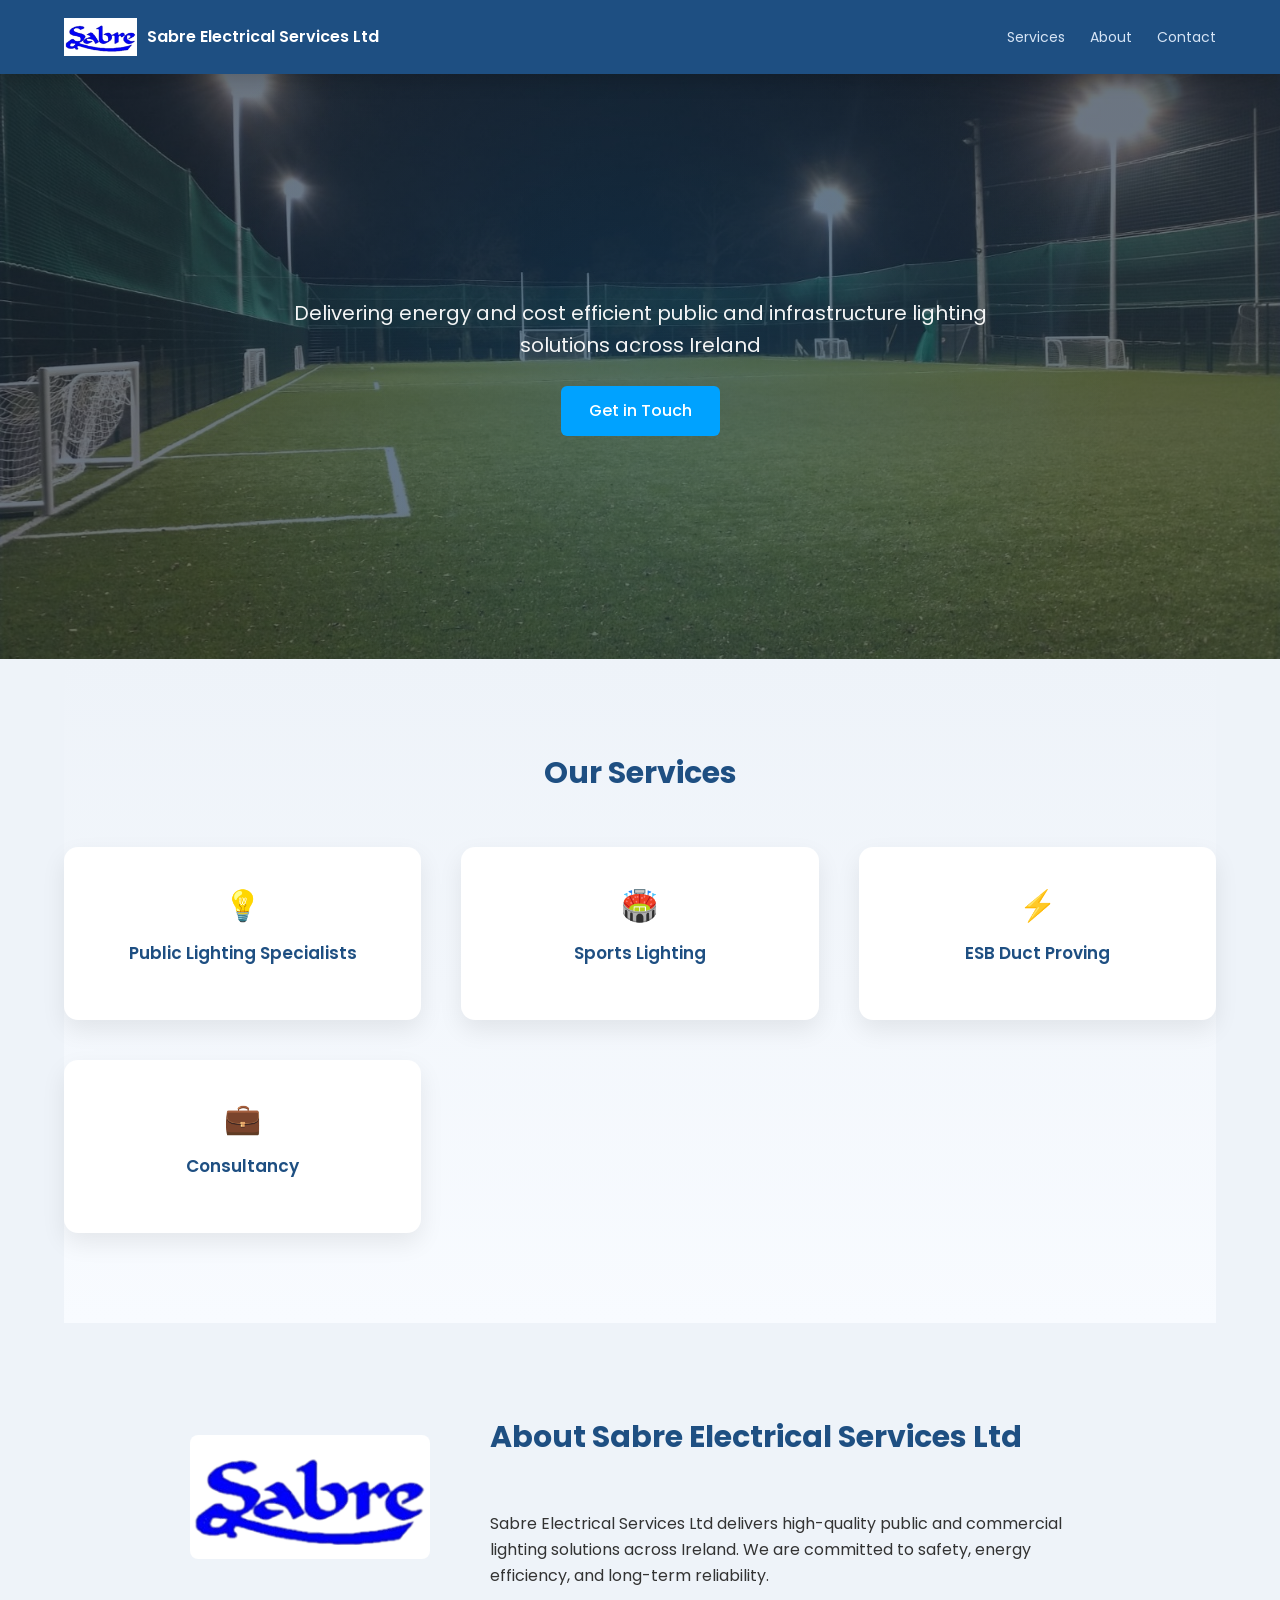
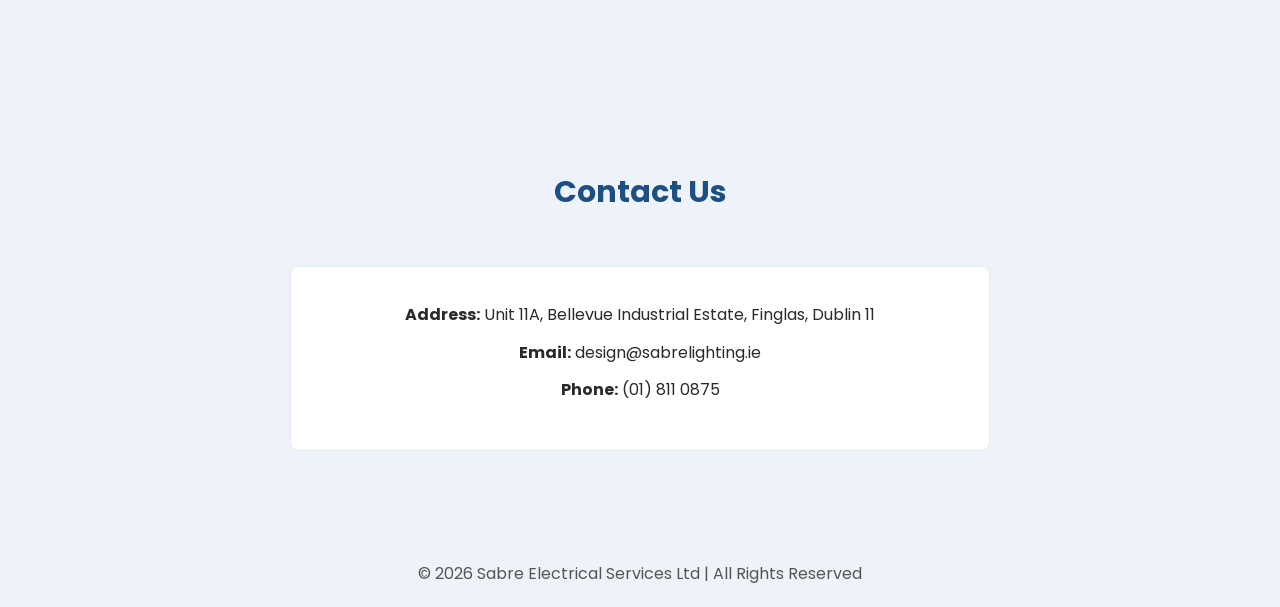
==== index.html @ 81efa9ba "Update index.html" ====
<!DOCTYPE html>
<html lang="en">
<head>
  <meta charset="UTF-8">
  <meta name="viewport" content="width=device-width, initial-scale=1.0">
  <title>Sabre Electrical Services Ltd</title>

  <!-- Google Font -->
  <link href="https://fonts.googleapis.com/css2?family=Poppins:wght@300;400;600&display=swap" rel="stylesheet">

  <link rel="stylesheet" href="style.css">
</head>

<body>

<!-- Header -->
<header>
  <div class="container header-content">
    
<div class="logo">
  <img src="sabre.png" alt="Sabre Logo">
  <span>Sabre Electrical Services Ltd</span>
</div>

    <nav>
      <a href="#services">Services</a>
      <a href="#about">About</a>
      <a href="#contact">Contact</a>
    </nav>
  </div>
</header>

<!-- Hero -->
<section class="hero">
  <div class="hero-content">

    <p>Delivering energy and cost efficient public and infrastructure lighting solutions across Ireland</p>
    
     <a href="#contact" class="hero-btn">Get in Touch</a>
  </div>
</section>

<!-- Services -->
<section id="services" class="container reveal">
  <h2>Our Services</h2>



<div class="cards">

  <a href="himast.html" class="card">
   <h3><span class="icon">💡</span> Public Lighting Specialists</h3>

  </a>

  <a href="sports.html" class="card">
   <h3><span class="icon">🏟️</span> Sports Lighting</h3>

  </a>

  <a href="duct.html" class="card">
    <h3><span class="icon">⚡</span> ESB Duct Proving</h3>

  </a>
  
  <a href="consultancy.html" class="card">
  <h3><span class="icon">💼 </span> Consultancy</h3>

  </a>
  
</div>


</section>




<section id="about" class="dark">
  <div class="container about-inner">

    <!-- LEFT: LOGO -->
    <div class="about-left">
      <img src="sabre.png" alt="Sabre Logo">
    </div>

    <!-- RIGHT: TEXT -->
    <div class="about-right">
      <h2>About Sabre Electrical Services Ltd</h2>
      <p>
        Sabre Electrical Services Ltd delivers high-quality public and commercial lighting solutions across Ireland.
        We are committed to safety, energy efficiency, and long-term reliability.
      </p>
    </div>

  </div>
</section>


<!-- Contact -->
<section id="contact" class="container reveal">
  <h2>Contact Us</h2>
  <div class="contact-box">
    <p><strong>Address:</strong> Unit 11A, Bellevue Industrial Estate, Finglas, Dublin 11</p>
    <p><strong>Email:</strong> design@sabrelighting.ie</p>
    <p><strong>Phone:</strong> (01) 811 0875</p>
  </div>
</section>

<!-- Footer -->
<footer>
  <p>© 2026 Sabre Electrical Services Ltd | All Rights Reserved</p>
</footer>

<!-- JS -->
<script src="script.js"></script>

</body>
</html>
---- style.css ----
/* ================= RESET ================= */
* {
  margin: 0;
  padding: 0;
  box-sizing: border-box;
}

html {
  scroll-behavior: smooth;
}

/* ================= BASE ================= */
body {
  font-family: 'Poppins', sans-serif;
  color: #2a2a2a;
  background: #eef3f9;
  line-height: 1.6;
}

/* ================= CONTAINER ================= */
.container {
  width: 90%;
  max-width: 1200px;
  margin: auto;
}

/* ================= HEADER ================= */
header {
  background: #1e4f82;
  padding: 18px 0;
  position: sticky;
  top: 0;
  z-index: 9999;
  box-shadow: 0 4px 20px rgba(0,0,0,0.2);
}

.header-content {
  display: flex;
  justify-content: space-between;
  align-items: center;
}

header h1 {
  font-size: 18px;
  font-weight: 600;
  color: #fff;
}

nav {
  display: flex;
  gap: 25px;
}

nav a {
  color: #d6e4f5;
  text-decoration: none;
  font-size: 14px;
}

nav a:hover {
  color: #ffffff;
}

/* ================= HERO ================= */
.hero {
  position: relative;
  min-height: 65vh;

  display: flex;
  align-items: center;
  justify-content: center;
  text-align: center;

  overflow: hidden;
}

/* Background layer */
.hero::before {
  content: "";
  position: absolute;
  inset: 0;

  background:
    linear-gradient(rgba(10, 26, 47, 0.6), rgba(10, 26, 47, 0.6)),
    url("sport1.jpeg");

  background-size: cover;
  background-position: center;

  z-index: 0;

  /* subtle zoom animation */
  animation: zoomBg 20s ease-in-out infinite alternate;
}

/* light effect */
.hero::after {
  content: "";
  position: absolute;
  inset: 0;

  background: radial-gradient(circle at center, rgba(0,150,255,0.12), transparent 70%);

  z-index: 0;
}

@keyframes zoomBg {
  from { transform: scale(1); }
  to { transform: scale(1.08); }
}

/* Hero text */
.hero-content {
  position: relative;
  z-index: 1;
  max-width: 750px;
  color: white;
}


.hero-content h2 {
  font-size: 50px;
  font-weight: 600;
  letter-spacing: 0.5px;
    color: white;
}

.hero-content p {
  font-size: 20px;
  opacity: 0.95;
}

.card:hover {
  transform: translateY(-8px);
  box-shadow: 0 20px 40px rgba(0,0,0,0.15);
}


/* ================= SECTIONS ================= */
section {
  padding: 90px 0;
  position: relative;
  z-index: 2;
}

.about-left img {
  border-radius: 8px;
}

.hero-btn {
  display: inline-block;
  margin-top: 25px;
  padding: 12px 28px;

  background: #00a2ff;
  color: white;
  text-decoration: none;

  border-radius: 6px;
  font-weight: 500;
  transition: 0.3s;
}

.hero-btn:hover {
  background: #007acc;
  transform: translateY(-2px);
}

/* Titles */
h2 {
  text-align: center;
  margin-bottom: 50px;
  font-size: 30px;
  color: #1e4f82;
}


/* ================= SERVICES ================= */

#services {
  background: linear-gradient(to bottom, #eef3f9, #f8fbff);
}

.cards {
  display: grid;
  grid-template-columns: repeat(auto-fit, minmax(260px, 1fr));
  gap: 40px;
}

.card {
  background: #ffffff;
  padding: 35px;
  border-radius: 14px;

  text-decoration: none;
  color: inherit;
  text-align: center;

  box-shadow: 0 10px 25px rgba(0,0,0,0.08);
  transition: all 0.3s ease;
  border: none;
}

.card:hover {
  transform: translateY(-10px);
  box-shadow: 0 20px 45px rgba(0,0,0,0.15);
}

/* icon styling */
.card h3 {
  margin-bottom: 10px;
  color: #1e4f82;
  font-size: 17px;
  font-weight: 600;
}

/* add separation effect */
.card::after {
  content: "";
  display: block;
  height: 3px;
  width: 0;
  margin: 15px auto 0;
  background: #00a2ff;
  transition: 0.3s;
}

.card:hover::after {
  width: 60%;
}

.icon {
  display: block;
  font-size: 30px;
  margin-bottom: 10px;
}

/* ================= GALLERY ================= */


/* ================= GALLERY ================= */

.gallery {
  display: grid;
  grid-template-columns: repeat(auto-fit, minmax(200px, 1fr));
  gap: 15px;
  max-width: 900px;
  margin: 40px auto;
}

.gallery img {
  width: 100%;
  height: 180px;        /* controls size of small images */
  object-fit: cover;    /* keeps images nicely cropped */
  border-radius: 10px;
  cursor: pointer;
  transition: 0.3s;
}

.gallery img:hover {
  transform: scale(1.05);
}


/* ================= ABOUT ================= */
.about {
  background: #ffffff;
}

.about-inner {
  display: flex;
  align-items: center;
  justify-content: center;
  gap: 60px;
}

/* logo */
.about-left img {
  width: 240px;
  max-width: 100%;
}

/* text */
.about-right {
  max-width: 600px;
}

.about-right h2 {
  text-align: left;
  color: #1e4f82;
}

.about-right p {
  text-align: left;
  color: #333;
}

/* ================= CONTACT ================= */
.contact-box {
  max-width: 700px;
  margin: auto;
  text-align: center;
  background: #fff;
  padding: 35px;
  border: 1px solid #e5eaf0;
  border-radius: 8px;
}

.contact-box p {
  margin-bottom: 12px;
}

/* ================= FOOTER ================= */
footer {
  padding: 20px;
  text-align: center;
  color: #555;
}

/* ================= MOBILE ================= */
@media (max-width: 768px) {

  .header-content {
    flex-direction: column;
    gap: 10px;
  }

  .hero-content h2 {
    font-size: 28px;
  }

  .hero-content p {
    font-size: 16px;
  }

  .about-inner {
    flex-direction: column;
    text-align: center;
  }

  .about-right h2,
  .about-right p {
    text-align: center;
  }

  .about-left img {
    width: 180px;
  }

  .cards {
    grid-template-columns: 1fr;
  }
}

.logo {
  display: flex;
  align-items: center;
  gap: 10px;
}

.logo img {
  height: 38px;
}

.logo span {
  color: white;
  font-weight: 600;
  font-size: 16px;
}
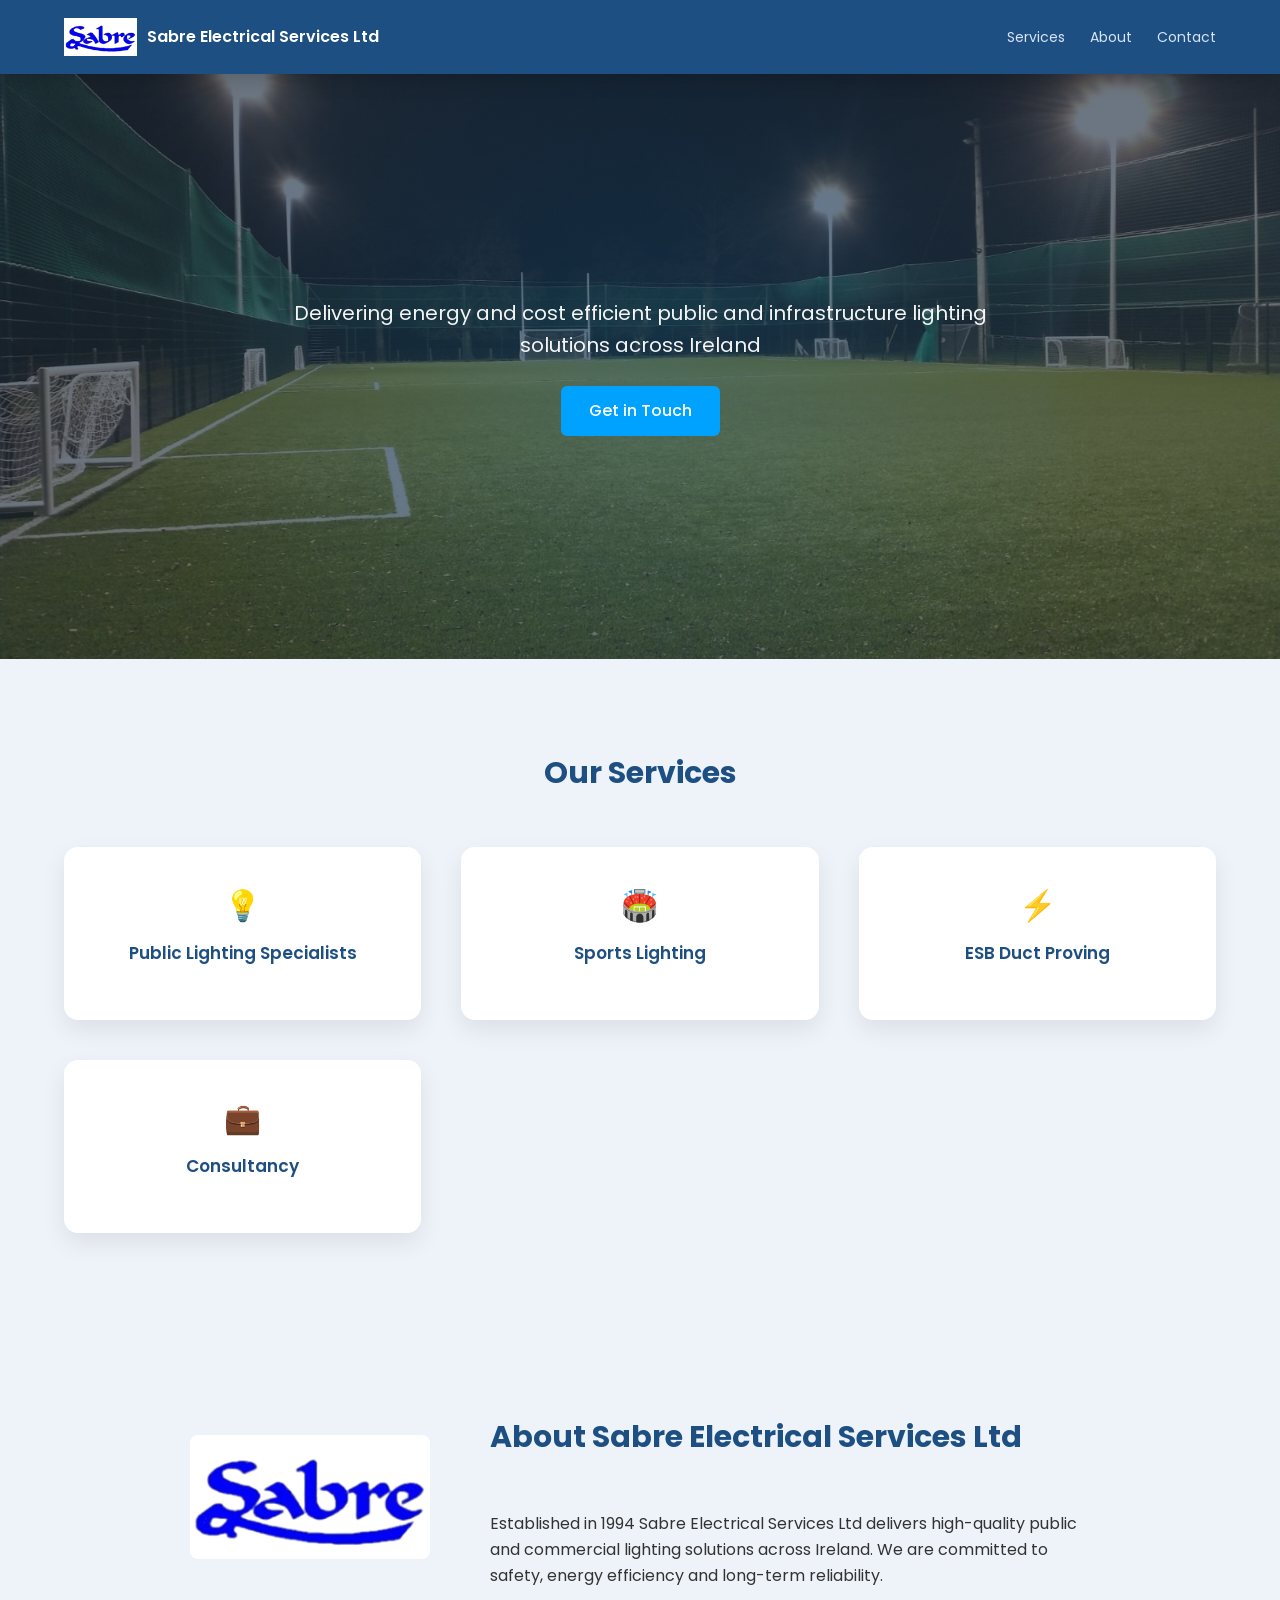
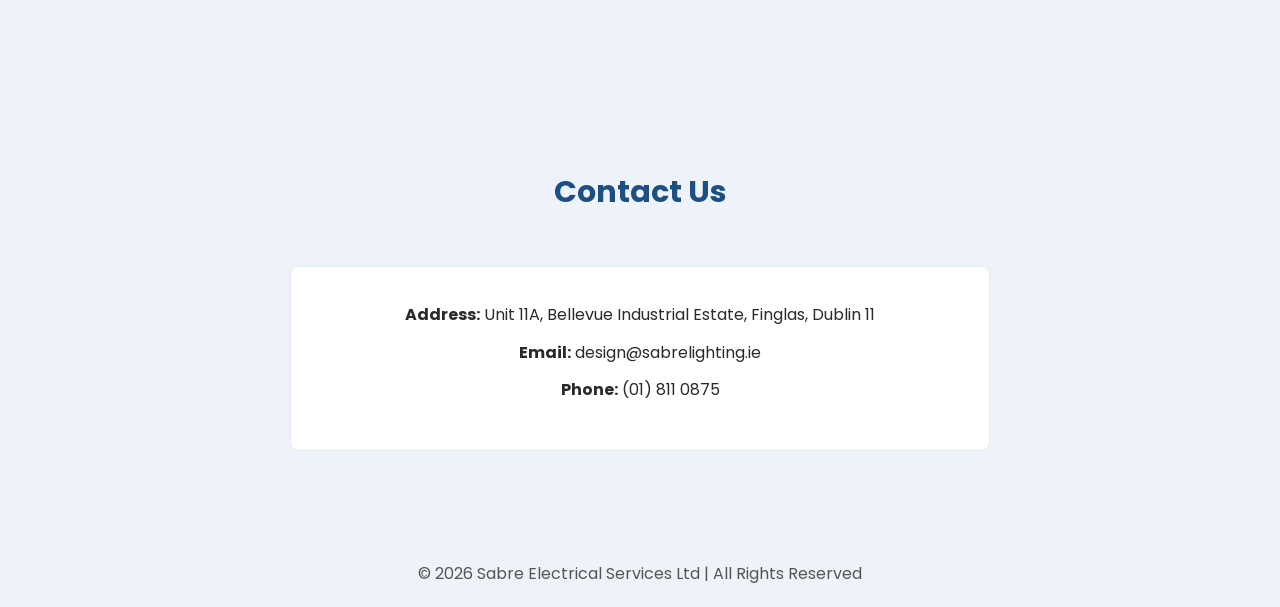
==== commit 8e161edb: "Update index.html" ====
--- a/index.html
+++ b/index.html
@@ -89,8 +89,7 @@
     <div class="about-right">
       <h2>About Sabre Electrical Services Ltd</h2>
       <p>
-        Sabre Electrical Services Ltd delivers high-quality public and commercial lighting solutions across Ireland.
-        We are committed to safety, energy efficiency, and long-term reliability.
+        Established in 1994 Sabre Electrical Services Ltd delivers high-quality public and commercial lighting solutions across Ireland.  We are committed to safety, energy efficiency and long-term reliability.
       </p>
     </div>
 
--- a/style.css
+++ b/style.css
@@ -177,9 +177,11 @@
 
 /* ================= SERVICES ================= */
 
+
 #services {
-  background: linear-gradient(to bottom, #eef3f9, #f8fbff);
-}
+  background: transparent;
+}
+
 
 .cards {
   display: grid;
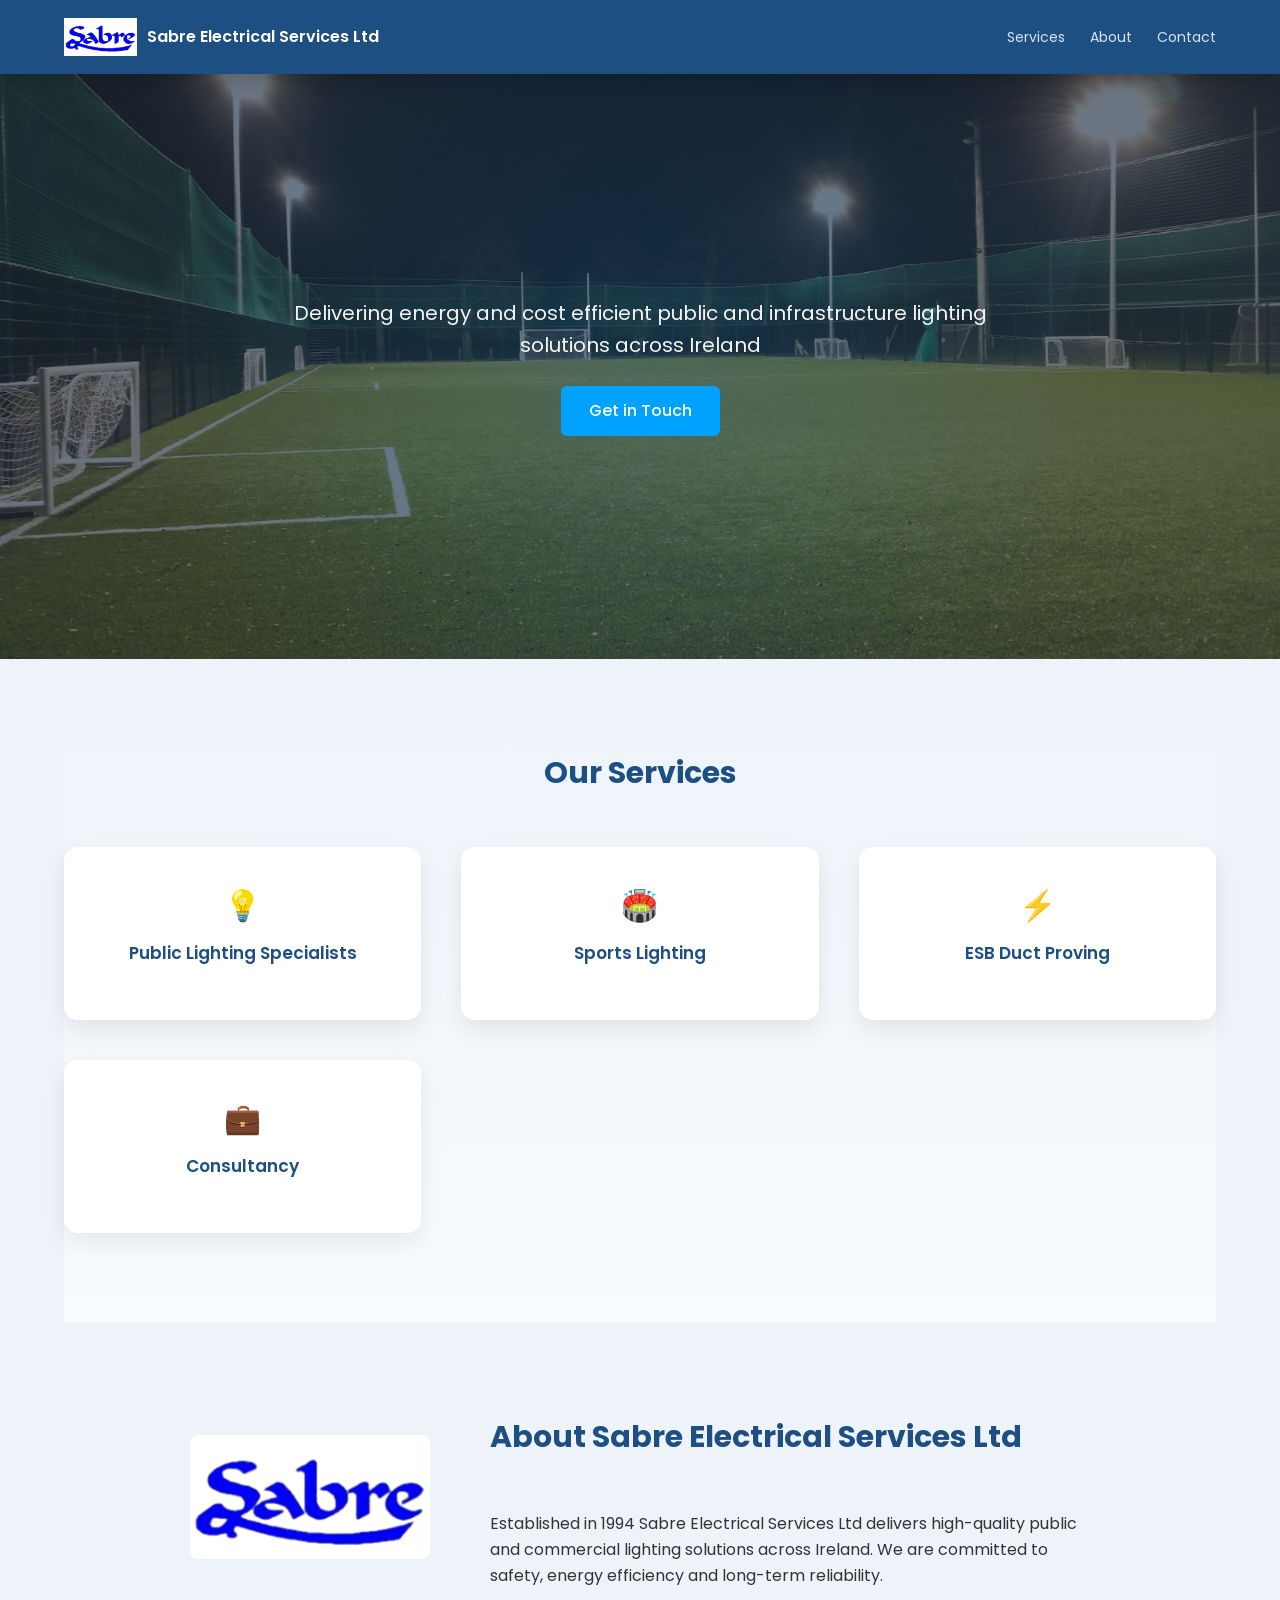
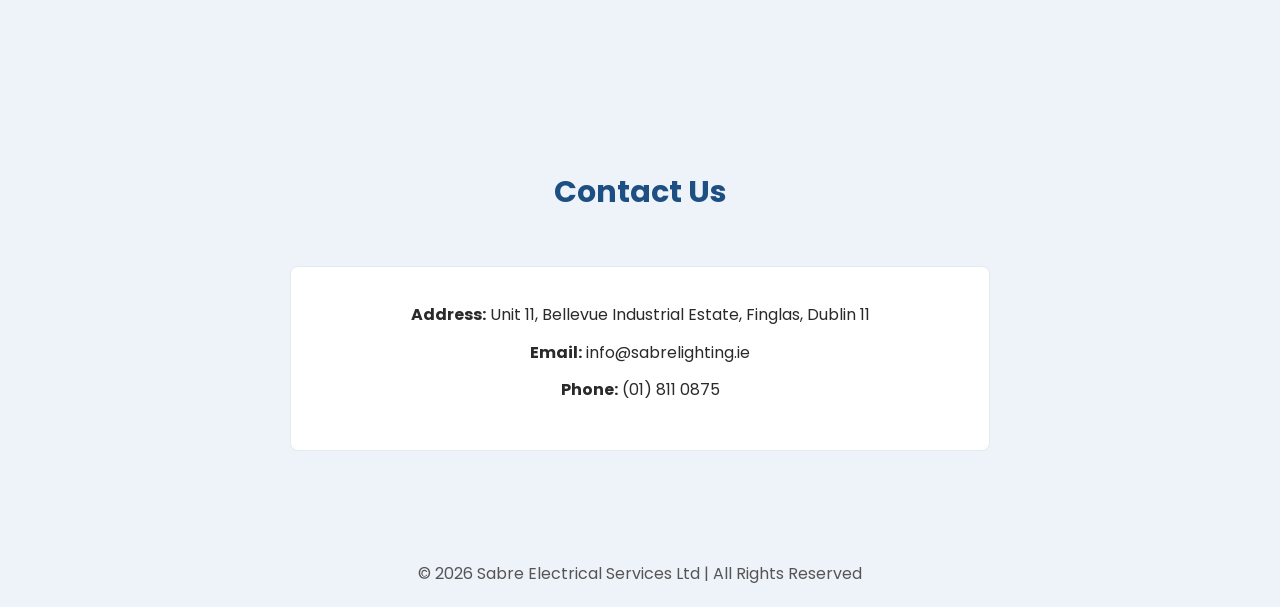
==== commit d040a039: "Update index.html" ====
--- a/index.html
+++ b/index.html
@@ -2,6 +2,7 @@
 <!DOCTYPE html>
 <html lang="en">
 <head>
+  <meta name="description" content="Expert street lighting, LED systems, sports lighting, tunnel, underpass and environmental lighting solutions across Ireland by Sabre Electrical Services Ltd.">
   <meta charset="UTF-8">
   <meta name="viewport" content="width=device-width, initial-scale=1.0">
   <title>Sabre Electrical Services Ltd</title>
@@ -76,7 +77,6 @@
 
 
 
-
 <section id="about" class="dark">
   <div class="container about-inner">
 
@@ -101,8 +101,8 @@
 <section id="contact" class="container reveal">
   <h2>Contact Us</h2>
   <div class="contact-box">
-    <p><strong>Address:</strong> Unit 11A, Bellevue Industrial Estate, Finglas, Dublin 11</p>
-    <p><strong>Email:</strong> design@sabrelighting.ie</p>
+    <p><strong>Address:</strong> Unit 11, Bellevue Industrial Estate, Finglas, Dublin 11</p>
+    <p><strong>Email:</strong> info@sabrelighting.ie</p>
     <p><strong>Phone:</strong> (01) 811 0875</p>
   </div>
 </section>
--- a/style.css
+++ b/style.css
@@ -177,11 +177,9 @@
 
 /* ================= SERVICES ================= */
 
-
 #services {
-  background: transparent;
-}
-
+  background: linear-gradient(to bottom, #eef3f9, #f8fbff);
+}
 
 .cards {
   display: grid;
@@ -371,4 +369,3 @@
 }
 
 
-
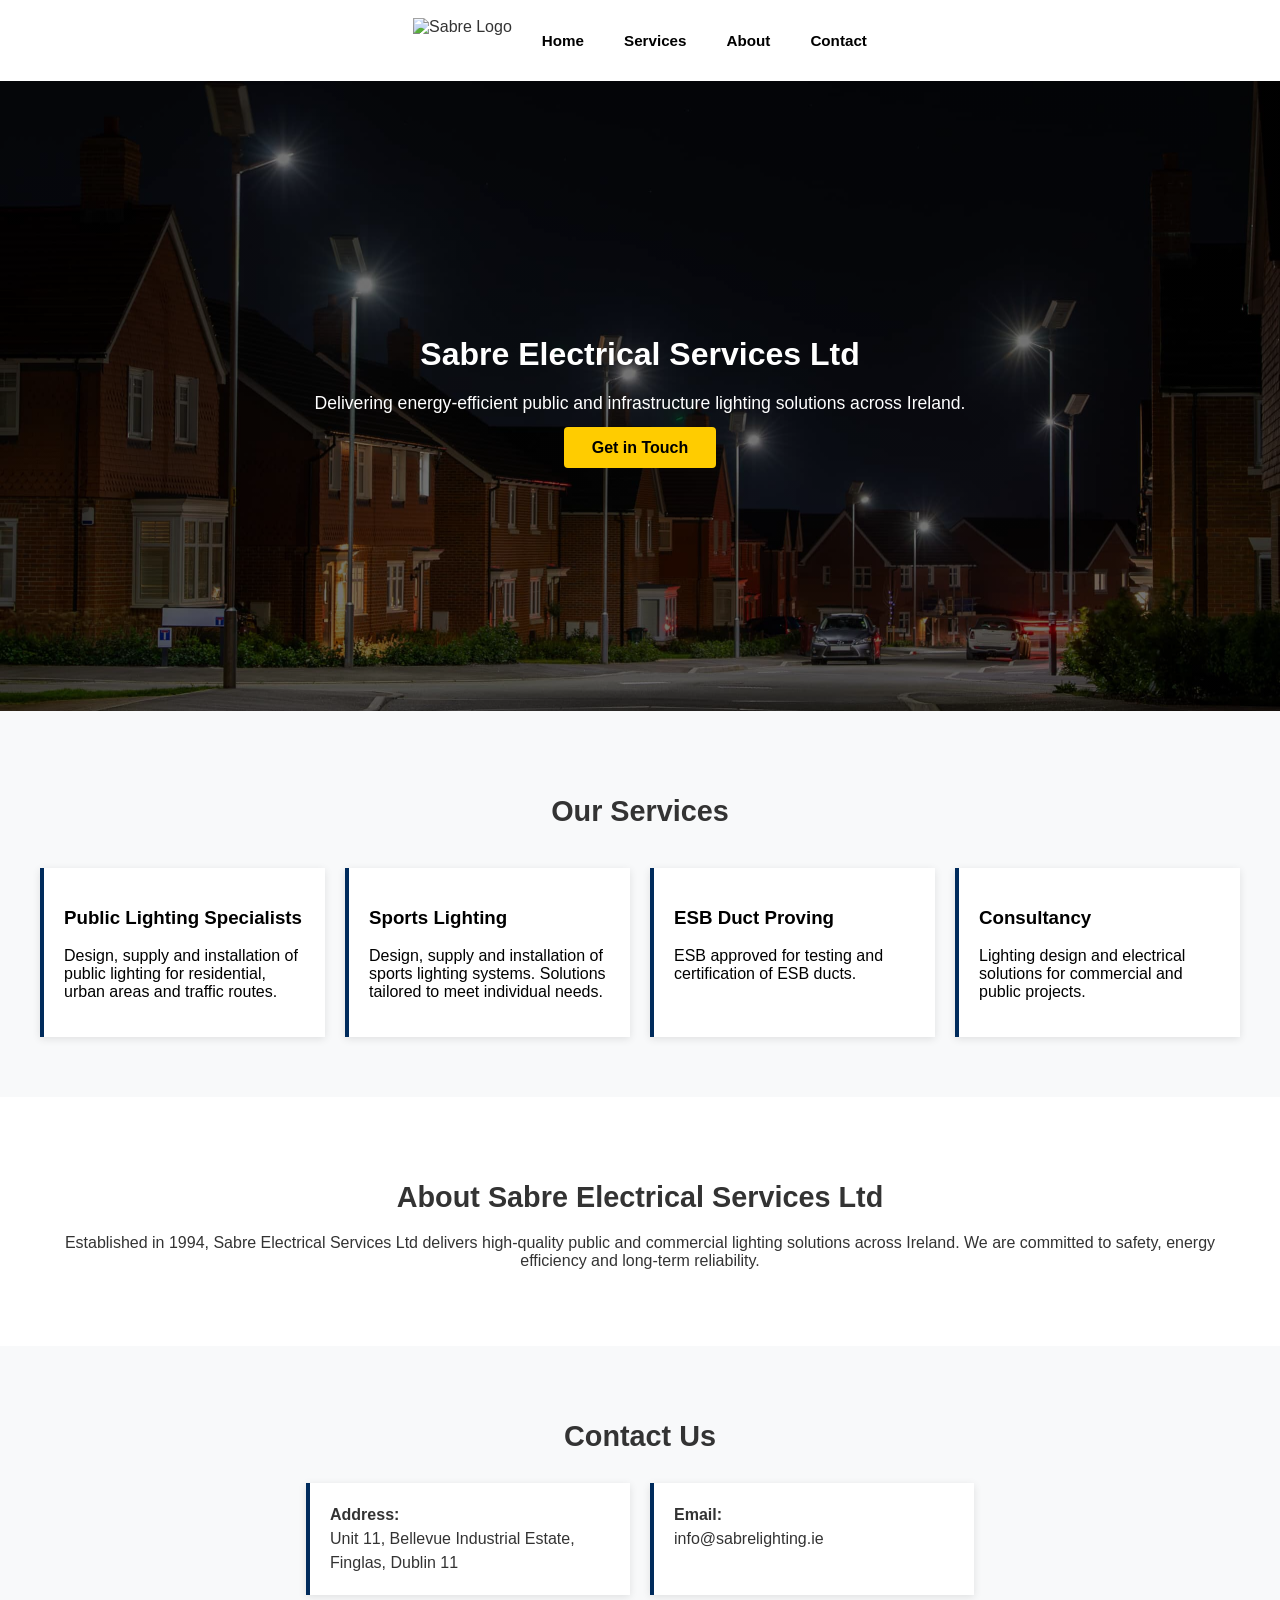
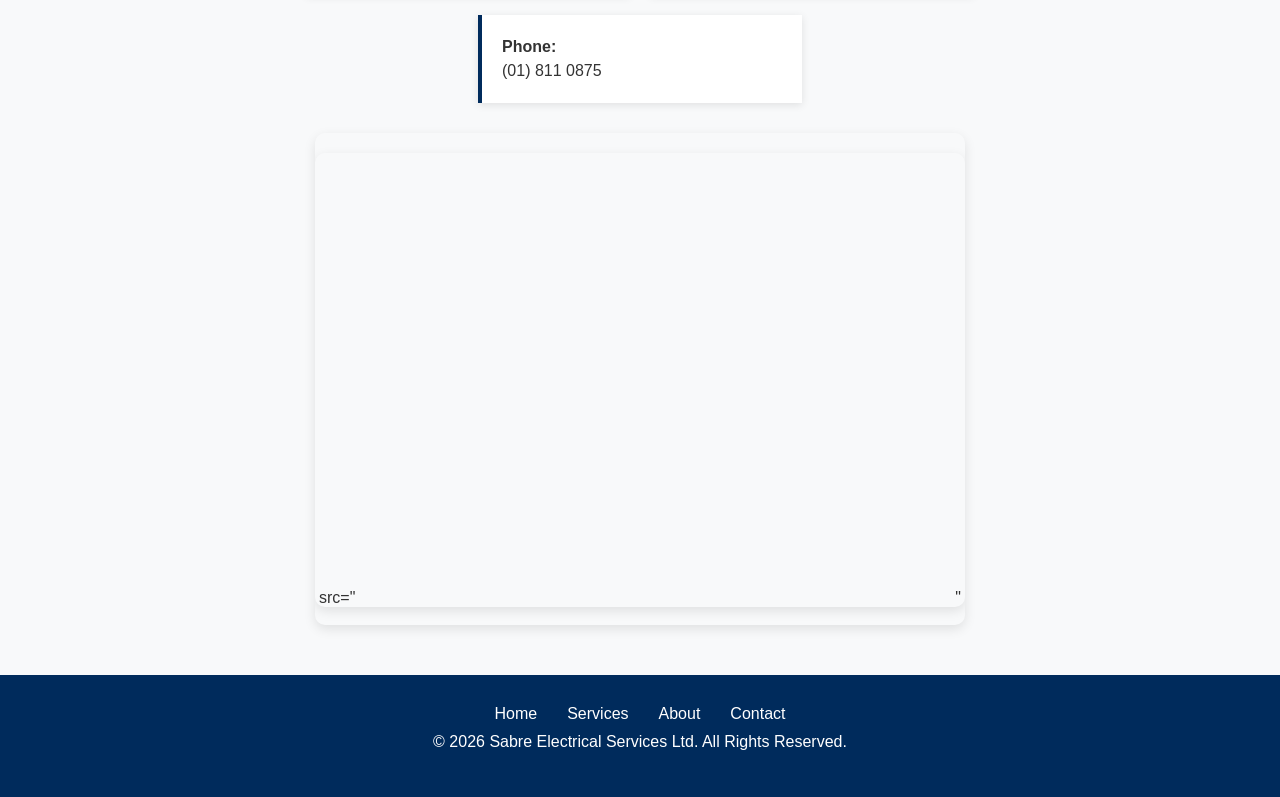
==== commit de03cd5b: "Update index.html" ====
--- a/index.html
+++ b/index.html
@@ -1,119 +1,127 @@
-
 <!DOCTYPE html>
 <html lang="en">
 <head>
-  <meta name="description" content="Expert street lighting, LED systems, sports lighting, tunnel, underpass and environmental lighting solutions across Ireland by Sabre Electrical Services Ltd.">
-  <meta charset="UTF-8">
-  <meta name="viewport" content="width=device-width, initial-scale=1.0">
+  <meta charset="UTF-8" />
+  <meta name="viewport" content="width=device-width, initial-scale=1.0" />
   <title>Sabre Electrical Services Ltd</title>
-
-  <!-- Google Font -->
-  <link href="https://fonts.googleapis.com/css2?family=Poppins:wght@300;400;600&display=swap" rel="stylesheet">
-
-  <link rel="stylesheet" href="style.css">
+  <link rel="stylesheet" href="style.css" />
 </head>
 
-<body>
+<body id="top">
 
-<!-- Header -->
-<header>
-  <div class="container header-content">
-    
+  <!-- Navigation -->
+<header class="navbar container">
+  
 <div class="logo">
-  <img src="sabre.png" alt="Sabre Logo">
-  <span>Sabre Electrical Services Ltd</span>
+  <img src="logo black on white.jpg" alt="Sabre Logo">
+</div>
+  
+  <nav class="nav-links">
+    <ul>
+      <li><a href="#top">Home</a></li>
+      <li><a href="#services">Services</a></li>
+      <li><a href="#about">About</a></li>
+      <li><a href="#contact">Contact</a></li>
+    </ul>
+  </nav>
+</header>
+ 
+
+<!-- Hero -->
+<section class="hero">
+  <div class="container">
+    <div class="hero-content">
+
+<div class="hero-title">
+
+  <span class="hero-title-text">Sabre Electrical Services Ltd</span>
 </div>
 
-    <nav>
+      <p>Delivering energy-efficient public and infrastructure lighting solutions across Ireland.</p>
+      <a href="#contact" class="btn">Get in Touch</a>
+
+    </div>
+  </div>
+</section>
+
+  <!-- Services -->
+  <section id="services">
+    <div class="container">
+      <h2>Our Services</h2>
+<div class="service-grid">
+    
+       <a href="himast.html" class="card card-link">
+          <h3>Public Lighting Specialists</h3>
+          <p>Design, supply and installation of public lighting for residential, urban areas and traffic routes.</p>
+        </a>
+
+<a href="sports.html" class="card card-link">
+  <h3>Sports Lighting</h3>
+  <p>Design, supply and installation of sports lighting systems. Solutions tailored to meet individual needs.</p>
+</a>
+        <a href="duct.html" class="card card-link">
+          <h3>ESB Duct Proving</h3>
+          <p>ESB approved for testing and certification of ESB ducts.</p>
+        </a>
+
+        <a href="consultancy.html" class="card card-link">
+          <h3>Consultancy</h3>
+          <p>Lighting design and electrical solutions for commercial and public projects.</p>
+        </a>
+      </div>
+      </div>
+   
+  </section>
+
+  <!-- About -->
+  <section id="about">
+    <div class="container">
+      <h2>About Sabre Electrical Services Ltd</h2>
+      <p>Established in 1994, Sabre Electrical Services Ltd delivers high-quality public and commercial lighting solutions across Ireland. We are committed to safety, energy efficiency and long-term reliability.</p>
+    </div>
+  </section>
+
+  <!-- Contact -->
+  <section id="contact">
+    <div class="container">
+      <h2>Contact Us</h2>
+
+      <div class="contact-grid">
+        <div class="contact-item">
+          <strong>Address:</strong><br>
+          Unit 11, Bellevue Industrial Estate, Finglas, Dublin 11
+        </div>
+
+        <div class="contact-item">
+          <strong>Email:</strong><br>
+          info@sabrelighting.ie
+        </div>
+
+        <div class="contact-item">
+          <strong>Phone:</strong><br>
+          (01) 811 0875
+        </div>
+      </div>
+    </div>
+    <div class="map-container">
+<div class="map-container">
+src="<iframe src="https://www.google.com/maps/embed?pb=!1m18!1m12!1m3!1d38071.1001358611!2d-6.338462619333755!3d53.38900137947382!2m3!1f0!2f0!3f0!3m2!1i1024!2i768!4f13.1!3m3!1m2!1s0x48670de7db69b7cf%3A0xf329eb32c53cad4d!2sFinglas%20South%2C%20Dublin%2C%20D11%20VN59!5e0!3m2!1sen!2sie!4v1790237415801!5m2!1sen!2sie" width="600" height="450" style="border:0;" allowfullscreen="" loading="lazy" referrerpolicy="strict-origin-when-cross-origin"></iframe>"
+</div>
+ 
+</div>
+  </section>
+
+  <!-- Footer -->
+<footer>
+    <div class="footer-links">
+      <a href="#top">Home</a>
       <a href="#services">Services</a>
       <a href="#about">About</a>
       <a href="#contact">Contact</a>
-    </nav>
-  </div>
-</header>
-
-<!-- Hero -->
-<section class="hero">
-  <div class="hero-content">
-
-    <p>Delivering energy and cost efficient public and infrastructure lighting solutions across Ireland</p>
-    
-     <a href="#contact" class="hero-btn">Get in Touch</a>
-  </div>
-</section>
-
-<!-- Services -->
-<section id="services" class="container reveal">
-  <h2>Our Services</h2>
-
-
-
-<div class="cards">
-
-  <a href="himast.html" class="card">
-   <h3><span class="icon">💡</span> Public Lighting Specialists</h3>
-
-  </a>
-
-  <a href="sports.html" class="card">
-   <h3><span class="icon">🏟️</span> Sports Lighting</h3>
-
-  </a>
-
-  <a href="duct.html" class="card">
-    <h3><span class="icon">⚡</span> ESB Duct Proving</h3>
-
-  </a>
+    </div>
+    <p>© 2026 Sabre Electrical Services Ltd. All Rights Reserved.</p>
+  </footer>
   
-  <a href="consultancy.html" class="card">
-  <h3><span class="icon">💼 </span> Consultancy</h3>
-
-  </a>
-  
-</div>
-
-
-</section>
-
-
-
-<section id="about" class="dark">
-  <div class="container about-inner">
-
-    <!-- LEFT: LOGO -->
-    <div class="about-left">
-      <img src="sabre.png" alt="Sabre Logo">
-    </div>
-
-    <!-- RIGHT: TEXT -->
-    <div class="about-right">
-      <h2>About Sabre Electrical Services Ltd</h2>
-      <p>
-        Established in 1994 Sabre Electrical Services Ltd delivers high-quality public and commercial lighting solutions across Ireland.  We are committed to safety, energy efficiency and long-term reliability.
-      </p>
-    </div>
-
-  </div>
-</section>
-
-
-<!-- Contact -->
-<section id="contact" class="container reveal">
-  <h2>Contact Us</h2>
-  <div class="contact-box">
-    <p><strong>Address:</strong> Unit 11, Bellevue Industrial Estate, Finglas, Dublin 11</p>
-    <p><strong>Email:</strong> info@sabrelighting.ie</p>
-    <p><strong>Phone:</strong> (01) 811 0875</p>
-  </div>
-</section>
-
-<!-- Footer -->
-<footer>
-  <p>© 2026 Sabre Electrical Services Ltd | All Rights Reserved</p>
-</footer>
-
-<!-- JS -->
-<script src="script.js"></script>
 
 </body>
 </html>
--- a/style.css
+++ b/style.css
@@ -1,371 +1,449 @@
-/* ================= RESET ================= */
-* {
+/* GLOBAL */
+body {
+  margin: 0;
+  font-family: 'Segoe UI', Arial, sans-serif;
+  color: #333;
+}
+
+.container {
+  max-width: 1200px;
+  margin: 0 auto;
+  padding: 0 20px;
+}
+
+/* NAVIGATION */
+.navbar {
+  display: flex;
+  justify-content: center;   /* CENTER THE NAV */
+  align-items: center;
+  padding: 18px 20px;
+}
+
+.logo img {
+height: 45px; /* was 28px */
+width: auto;
+display: block;
+margin-right: 30px;
+}
+
+.nav-links ul {
+  display: flex;
+  gap: 40px;
+  list-style: none;
   margin: 0;
   padding: 0;
-  box-sizing: border-box;
-}
-
-html {
-  scroll-behavior: smooth;
-}
-
-/* ================= BASE ================= */
-body {
-  font-family: 'Poppins', sans-serif;
-  color: #2a2a2a;
-  background: #eef3f9;
-  line-height: 1.6;
-}
-
-/* ================= CONTAINER ================= */
-.container {
-  width: 90%;
-  max-width: 1200px;
-  margin: auto;
-}
-
-/* ================= HEADER ================= */
-header {
-  background: #1e4f82;
-  padding: 18px 0;
-  position: sticky;
-  top: 0;
-  z-index: 9999;
-  box-shadow: 0 4px 20px rgba(0,0,0,0.2);
-}
-
-.header-content {
-  display: flex;
-  justify-content: space-between;
+}
+
+.nav-links a {
+  font-size: 1.15rem;
+  font-weight: 600;
+  color: #002b5c;
+  text-decoration: none;
+}
+
+.navbar a {
+  text-decoration: none;
+  color: #000;
+  font-weight: 600;
+  font-size: 0.95rem;
+}
+
+/* HERO */
+.hero {
+  min-height: 70vh;
+   height: auto;
+  background:
+    linear-gradient(rgba(0,0,0,0.55), rgba(0,0,0,0.55)),
+    url('background.jpg') center/cover no-repeat;
+  display: flex;
+  justify-content: center;
   align-items: center;
-}
-
-header h1 {
-  font-size: 18px;
+  text-align: center;
+  color: #fff;
+  padding: 0 20px;
+}
+
+.hero-title {
+  display: flex;
+  justify-content: center;
+  align-items: center;
+  gap: 14px;
+  margin-bottom: 20px;
+}
+
+.sabre-white {
+  filter: brightness(0) invert(1);
+  height: 120px;
+}
+
+.hero-title-text {
+  font-size: 2rem;
   font-weight: 600;
   color: #fff;
-}
-
-nav {
-  display: flex;
-  gap: 25px;
-}
-
-nav a {
-  color: #d6e4f5;
+  white-space: nowrap;
+}
+
+.hero p {
+  font-size: 1.1rem;
+  margin-bottom: 25px;
+}
+
+.btn {
+  background: #ffcc00;
+  color: #000;
+  padding: 12px 28px;
+  border-radius: 4px;
   text-decoration: none;
-  font-size: 14px;
-}
-
-nav a:hover {
+  font-weight: 600;
+}
+
+/* SERVICES */
+#services {
+  background: #f8f9fa;
+  padding: 60px 20px;
+  text-align: center;
+}
+
+#services h2 {
+  font-size: 1.8rem;
+  margin-bottom: 40px;
+}
+
+.service-grid {
+  display: grid;
+  grid-template-columns: repeat(auto-fit, minmax(250px, 1fr));
+  gap: 20px;
+}
+
+.card {
+  background: #fff;
+  border-left: 4px solid #002b5c;
+  box-shadow: 0 2px 8px rgba(0,0,0,0.1);
+  padding: 20px;
+  text-align: left;
+}
+.card-link {
+  color: #000 !important;
+  text-decoration: none !important;
+  display: block;
+}
+
+.card-link h3,
+.card-link p {
+  color: #000 !important;
+}
+
+.card-link:hover {
+  opacity: 0.9;
+}
+
+/* ABOUT */
+#about {
+  background: #fff;
+  padding: 60px 20px;
+  text-align: center;
+}
+
+#about h2 {
+  font-size: 1.8rem;
+  margin-bottom: 20px;
+}
+
+/* CONTACT */
+#contact {
+background: #f8f9fa;
+padding: 50px 20px;
+text-align: center;
+}
+
+#contact h2 {
+  font-size: 1.8rem;
+  margin-bottom: 30px;
+}
+
+.contact-grid {
+display: flex;
+justify-content: center;
+gap: 20px;
+flex-wrap: wrap;
+max-width: 900px;
+margin: 0 auto 30px;
+}
+
+.contact-item {
+width: 280px;
+background: #fff;
+padding: 20px;
+border-left: 4px solid #002b5c;
+box-shadow: 0 2px 8px rgba(0,0,0,0.1);
+text-align: left;
+line-height: 1.5;
+}
+
+.gallery-grid {
+  display: grid;
+  grid-template-columns: repeat(auto-fit, minmax(220px, 1fr));
+  gap: 20px;
+  margin-top: 40px;
+  margin-bottom: 180px;
+}
+
+.gallery-grid img.thumb {
+  width: 160px;
+  height: 120px;
+  object-fit: cover;
+  border-radius: 6px;
+  cursor: pointer;
+  transition: transform 0.2s ease;
+}
+
+.gallery-grid img.thumb:hover {
+  transform: scale(1.05);
+  
+}
+
+/* Lightbox popup */
+.lightbox {
+  display: none;
+  position: fixed;
+  z-index: 9999;
+  left: 0;
+  top: 0;
+  width: 100%;
+  height: 100%;
+  background: rgba(0,0,0,0.85);
+  justify-content: center;
+  align-items: center;
+}
+
+.lightbox-img {
+  max-width: 90%;
+  max-height: 80%;
+  border-radius: 10px;
+}
+
+.close {
+  position: absolute;
+  top: 20px;
+  right: 30px;
+  font-size: 40px;
+  color: #fff;
+  cursor: pointer;
+}
+
+
+
+@media (max-width: 768px) {
+
+  /* MOBILE NAVIGATION */
+  .navbar {
+    display: flex;
+    flex-direction: row;
+    justify-content: space-between;
+    align-items: center;
+    padding: 12px 15px;
+  }
+
+  .nav-links ul {
+    display: flex;
+    flex-direction: row;
+    gap: 15px;
+  }
+
+  /* MOBILE SERVICES */
+  .service-grid {
+    grid-template-columns: 1fr;
+  }
+
+  /* MOBILE CONTACT */
+  .contact-grid {
+    grid-template-columns: 1fr;
+  }
+
+  /* MOBILE GALLERY */
+  .gallery-grid {
+    grid-template-columns: repeat(2, 1fr);
+  }
+
+  /* MOBILE HERO */
+  .hero {
+    height: auto;
+    min-height: 90vh;
+    padding: 60px 20px;
+  }
+
+  /* TEXT ALIGN FIXES */
+  #contact .contact-item { text-align: right; }
+  #services .card { text-align: left; }
+  #about p { text-align: left; }
+}
+
+
+.arrow {
+  position: absolute;
+  top: 50%;
+  font-size: 50px;
+  color: #fff;
+  cursor: pointer;
+  user-select: none;
+  padding: 10px;
+}
+
+.arrow.left {
+  left: 20px;
+}
+
+.arrow.right {
+  right: 20px;
+}
+
+
+
+footer {
+  width: 100%;
+  background: #002b5c;
+  padding: 30px 0;
   color: #ffffff;
 }
 
-/* ================= HERO ================= */
-.hero {
-  position: relative;
-  min-height: 65vh;
-
-  display: flex;
-  align-items: center;
+footer .footer-links {
+  display: flex;
   justify-content: center;
+  gap: 30px;
+}
+
+footer .footer-links a {
+  color: #ffffff;
+  text-decoration: none;
+}
+
+footer p {
   text-align: center;
-
-  overflow: hidden;
-}
-
-/* Background layer */
-.hero::before {
-  content: "";
-  position: absolute;
-  inset: 0;
-
-  background:
-    linear-gradient(rgba(10, 26, 47, 0.6), rgba(10, 26, 47, 0.6)),
-    url("sport1.jpeg");
-
-  background-size: cover;
-  background-position: center;
-
-  z-index: 0;
-
-  /* subtle zoom animation */
-  animation: zoomBg 20s ease-in-out infinite alternate;
-}
-
-/* light effect */
-.hero::after {
-  content: "";
-  position: absolute;
-  inset: 0;
-
-  background: radial-gradient(circle at center, rgba(0,150,255,0.12), transparent 70%);
-
-  z-index: 0;
-}
-
-@keyframes zoomBg {
-  from { transform: scale(1); }
-  to { transform: scale(1.08); }
-}
-
-/* Hero text */
-.hero-content {
-  position: relative;
-  z-index: 1;
-  max-width: 750px;
-  color: white;
-}
-
-
-.hero-content h2 {
-  font-size: 50px;
-  font-weight: 600;
-  letter-spacing: 0.5px;
-    color: white;
-}
-
-.hero-content p {
-  font-size: 20px;
-  opacity: 0.95;
-}
-
-.card:hover {
-  transform: translateY(-8px);
-  box-shadow: 0 20px 40px rgba(0,0,0,0.15);
-}
-
-
-/* ================= SECTIONS ================= */
-section {
-  padding: 90px 0;
-  position: relative;
-  z-index: 2;
-}
-
-.about-left img {
-  border-radius: 8px;
-}
-
-.hero-btn {
-  display: inline-block;
-  margin-top: 25px;
-  padding: 12px 28px;
-
-  background: #00a2ff;
-  color: white;
-  text-decoration: none;
-
-  border-radius: 6px;
-  font-weight: 500;
-  transition: 0.3s;
-}
-
-.hero-btn:hover {
-  background: #007acc;
-  transform: translateY(-2px);
-}
-
-/* Titles */
-h2 {
+  margin-top: 10px;
+}
+
+
+body.sport-page .container {
+  max-width: 900px;
+}
+body.sport-page .gallery-grid {
+  grid-template-columns: repeat(auto-fit, minmax(160px, 1fr));
+  gap: 15px;
+  margin-top: 20px;
+  margin-bottom: 180px;
+}
+body.sport-page .himast-tile {
+  max-width: 900px;
+  margin: 40px auto 30px;
+}
+
+body.duct-page .container {
+  max-width: 900px;
+}
+
+body.duct-page .gallery-grid {
+  grid-template-columns: repeat(auto-fit, minmax(160px, 1fr));
+  gap: 15px;
+  margin-top: 20px;
+  margin-bottom: 180px;
+}
+
+body.duct-page .himast-tile {
+  max-width: 900px;
+  margin: 40px auto 30px;
+}
+body.consultancy-page .container {
+  max-width: 900px;
+}
+
+body.consultancy-page .gallery-grid {
+  grid-template-columns: repeat(auto-fit, minmax(160px, 1fr));
+  gap: 15px;
+  margin-top: 20px;
+  margin-bottom: 180px;
+}
+
+body.consultancy-page .himast-tile {
+  max-width: 900px;
+  margin: 40px auto 30px;
+}
+
+/* Hi-Mast small tile */
+.himast-tile {
+   background: #ffffff;
+  padding: 50px 30px;
+  border-radius: 12px;
+  max-width: 900px;
+  margin: 40px auto 30px;
+ box-shadow: 0 4px 12px rgba(0,0,0,0.08);
   text-align: center;
-  margin-bottom: 50px;
-  font-size: 30px;
-  color: #1e4f82;
-}
-
-
-/* ================= SERVICES ================= */
-
-#services {
-  background: linear-gradient(to bottom, #eef3f9, #f8fbff);
-}
-
-.cards {
-  display: grid;
-  grid-template-columns: repeat(auto-fit, minmax(260px, 1fr));
-  gap: 40px;
-}
-
-.card {
-  background: #ffffff;
-  padding: 35px;
-  border-radius: 14px;
-
-  text-decoration: none;
-  color: inherit;
-  text-align: center;
-
-  box-shadow: 0 10px 25px rgba(0,0,0,0.08);
-  transition: all 0.3s ease;
-  border: none;
-}
-
-.card:hover {
-  transform: translateY(-10px);
-  box-shadow: 0 20px 45px rgba(0,0,0,0.15);
-}
-
-/* icon styling */
-.card h3 {
+}
+
+.himast-tile h1 {
+  font-size: 2rem;
   margin-bottom: 10px;
-  color: #1e4f82;
-  font-size: 17px;
-  font-weight: 600;
-}
-
-/* add separation effect */
-.card::after {
-  content: "";
-  display: block;
-  height: 3px;
-  width: 0;
-  margin: 15px auto 0;
-  background: #00a2ff;
-  transition: 0.3s;
-}
-
-.card:hover::after {
-  width: 60%;
-}
-
-.icon {
-  display: block;
-  font-size: 30px;
-  margin-bottom: 10px;
-}
-
-/* ================= GALLERY ================= */
-
-
-/* ================= GALLERY ================= */
-
-.gallery {
-  display: grid;
-  grid-template-columns: repeat(auto-fit, minmax(200px, 1fr));
+  color: #002b5c;
+}
+
+.himast-tile p {
+  font-size: 1.1rem;
+  color: #1a3a60;
+  max-width: 700px;
+  margin: 0 auto;
+}
+
+
+
+/* MAKE HI-MAST MATCH SPORTS PAGE EXACTLY */
+body.himast-page .container {
+  max-width: 900px;
+}
+
+body.himast-page .himast-tile {
+  max-width: 900px;
+  margin: 40px auto 30px;
+}
+
+body.himast-page .gallery-grid {
+  grid-template-columns: repeat(auto-fit, minmax(160px, 1fr));
   gap: 15px;
-  max-width: 900px;
-  margin: 40px auto;
-}
-
-.gallery img {
-  width: 100%;
-  height: 180px;        /* controls size of small images */
-  object-fit: cover;    /* keeps images nicely cropped */
-  border-radius: 10px;
-  cursor: pointer;
-  transition: 0.3s;
-}
-
-.gallery img:hover {
-  transform: scale(1.05);
-}
-
-
-/* ================= ABOUT ================= */
-.about {
-  background: #ffffff;
-}
-
-.about-inner {
-  display: flex;
-  align-items: center;
-  justify-content: center;
-  gap: 60px;
-}
-
-/* logo */
-.about-left img {
-  width: 240px;
-  max-width: 100%;
-}
-
-/* text */
-.about-right {
-  max-width: 600px;
-}
-
-.about-right h2 {
-  text-align: left;
-  color: #1e4f82;
-}
-
-.about-right p {
-  text-align: left;
-  color: #333;
-}
-
-/* ================= CONTACT ================= */
-.contact-box {
-  max-width: 700px;
-  margin: auto;
-  text-align: center;
-  background: #fff;
-  padding: 35px;
-  border: 1px solid #e5eaf0;
-  border-radius: 8px;
-}
-
-.contact-box p {
-  margin-bottom: 12px;
-}
-
-/* ================= FOOTER ================= */
-footer {
-  padding: 20px;
-  text-align: center;
-  color: #555;
-}
-
-/* ================= MOBILE ================= */
-@media (max-width: 768px) {
-
-  .header-content {
-    flex-direction: column;
-    gap: 10px;
-  }
-
-  .hero-content h2 {
-    font-size: 28px;
-  }
-
-  .hero-content p {
-    font-size: 16px;
-  }
-
-  .about-inner {
-    flex-direction: column;
-    text-align: center;
-  }
-
-  .about-right h2,
-  .about-right p {
-    text-align: center;
-  }
-
-  .about-left img {
-    width: 180px;
-  }
-
-  .cards {
-    grid-template-columns: 1fr;
-  }
-}
-
-.logo {
-  display: flex;
-  align-items: center;
-  gap: 10px;
-}
-
-.logo img {
-  height: 38px;
-}
-
-.logo span {
-  color: white;
-  font-weight: 600;
-  font-size: 16px;
-}
-
-
+  margin-top: 20px;
+  margin-bottom: 180px;
+}
+
+body.himast-page .gallery-grid img.thumb {
+  width: 160px;
+  height: 120px;
+  object-fit: cover;
+}
+
+html, body {
+  height: 100%;
+}
+
+body {
+  display: flex;
+  flex-direction: column;
+}
+
+main {
+  flex: 1;
+}
+
+.hero-logo {
+display: block;
+max-width: 700px;
+width: 100%;
+height: auto;
+margin: 0 auto 20px;
+}
+
+
+.map-container {
+max-width: 650px;
+margin: 30px auto 0;
+border-radius: 10px;
+overflow: hidden;
+  margin-top: 20px;
+box-shadow: 0 4px 12px rgba(0,0,0,0.1);
+}
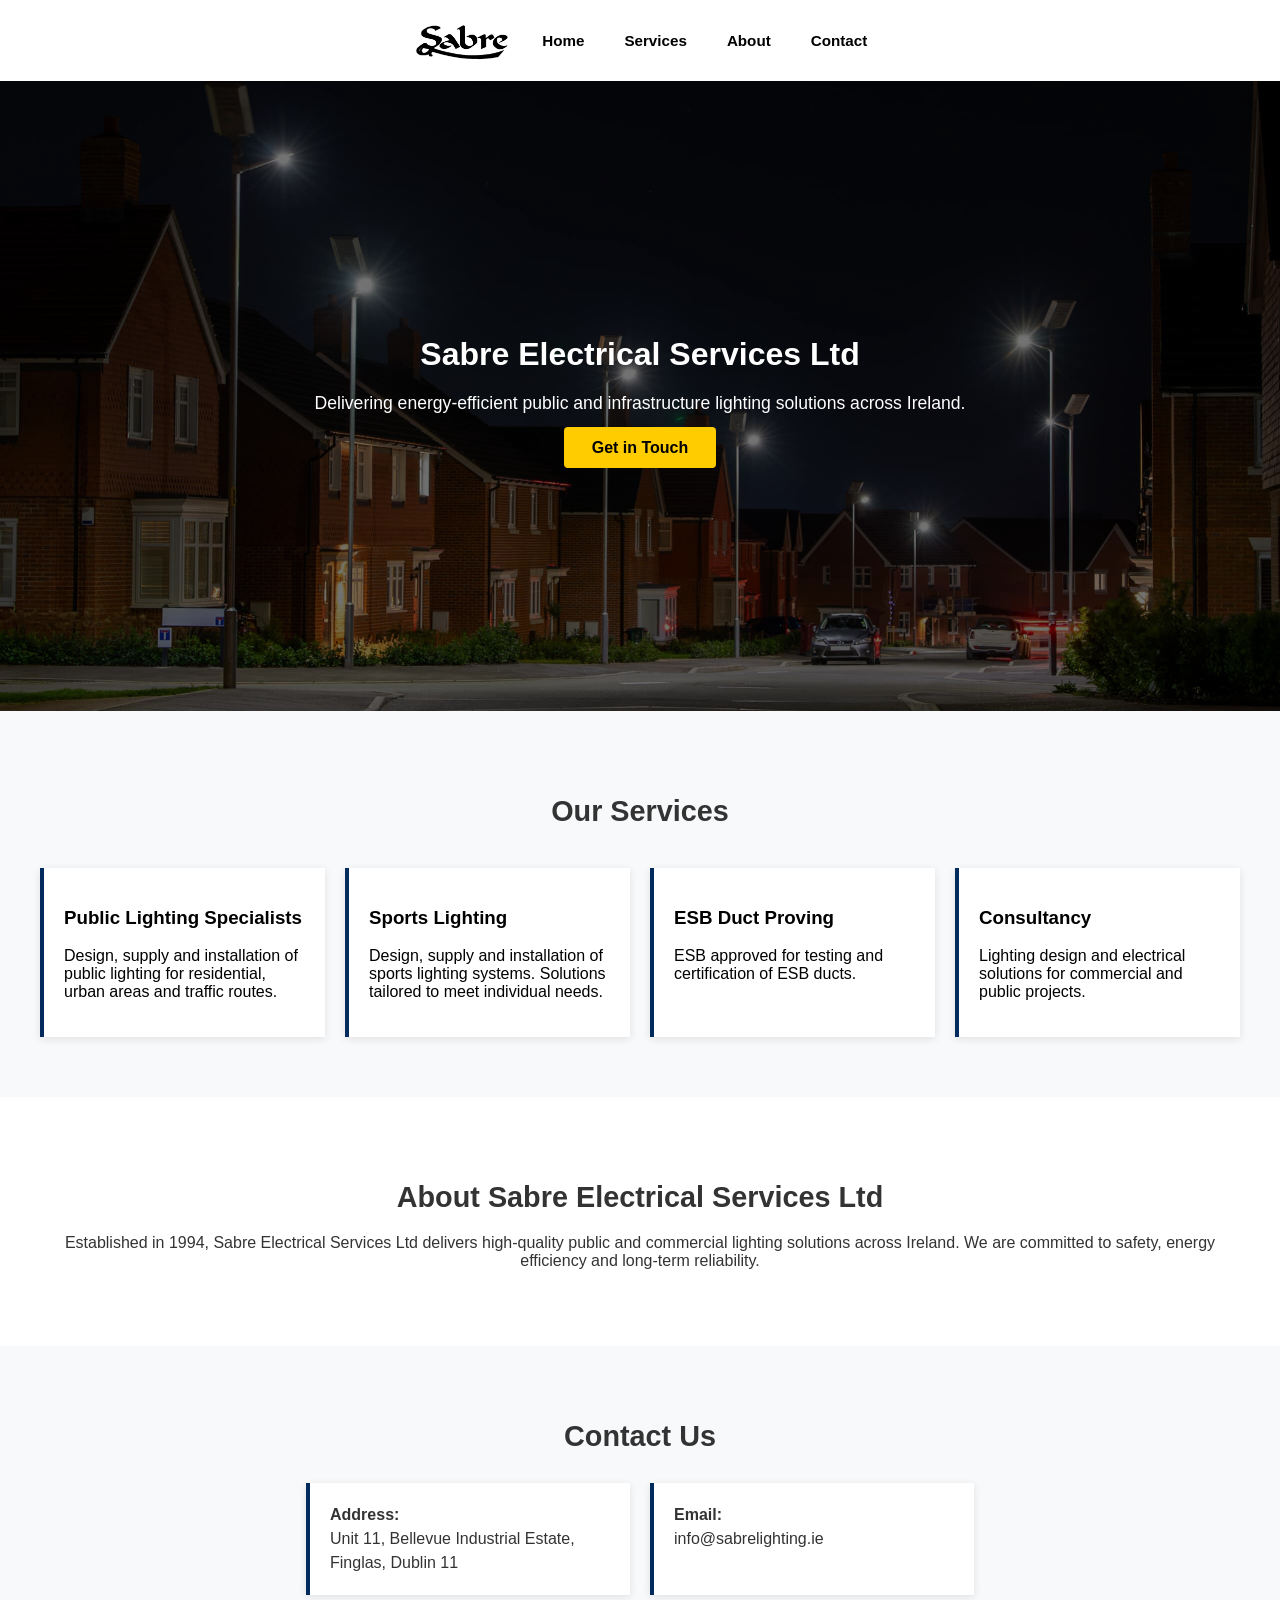
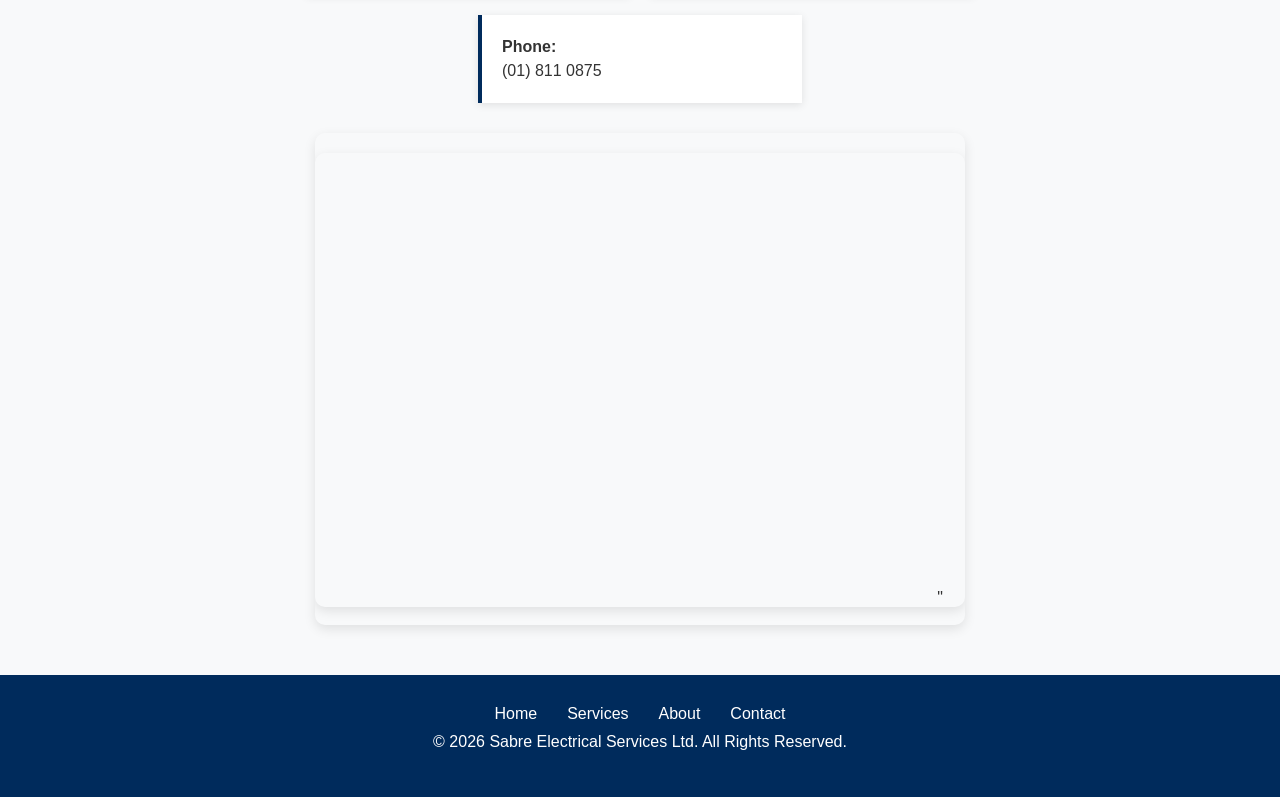
==== commit 306e4409: "Update index.html" ====
--- a/index.html
+++ b/index.html
@@ -105,7 +105,7 @@
     </div>
     <div class="map-container">
 <div class="map-container">
-src="<iframe src="https://www.google.com/maps/embed?pb=!1m18!1m12!1m3!1d38071.1001358611!2d-6.338462619333755!3d53.38900137947382!2m3!1f0!2f0!3f0!3m2!1i1024!2i768!4f13.1!3m3!1m2!1s0x48670de7db69b7cf%3A0xf329eb32c53cad4d!2sFinglas%20South%2C%20Dublin%2C%20D11%20VN59!5e0!3m2!1sen!2sie!4v1790237415801!5m2!1sen!2sie" width="600" height="450" style="border:0;" allowfullscreen="" loading="lazy" referrerpolicy="strict-origin-when-cross-origin"></iframe>"
+<iframe src="https://www.google.com/maps/embed?pb=!1m18!1m12!1m3!1d38071.1001358611!2d-6.338462619333755!3d53.38900137947382!2m3!1f0!2f0!3f0!3m2!1i1024!2i768!4f13.1!3m3!1m2!1s0x48670de7db69b7cf%3A0xf329eb32c53cad4d!2sFinglas%20South%2C%20Dublin%2C%20D11%20VN59!5e0!3m2!1sen!2sie!4v1790237415801!5m2!1sen!2sie" width="600" height="450" style="border:0;" allowfullscreen="" loading="lazy" referrerpolicy="strict-origin-when-cross-origin"></iframe>"
 </div>
  
 </div>
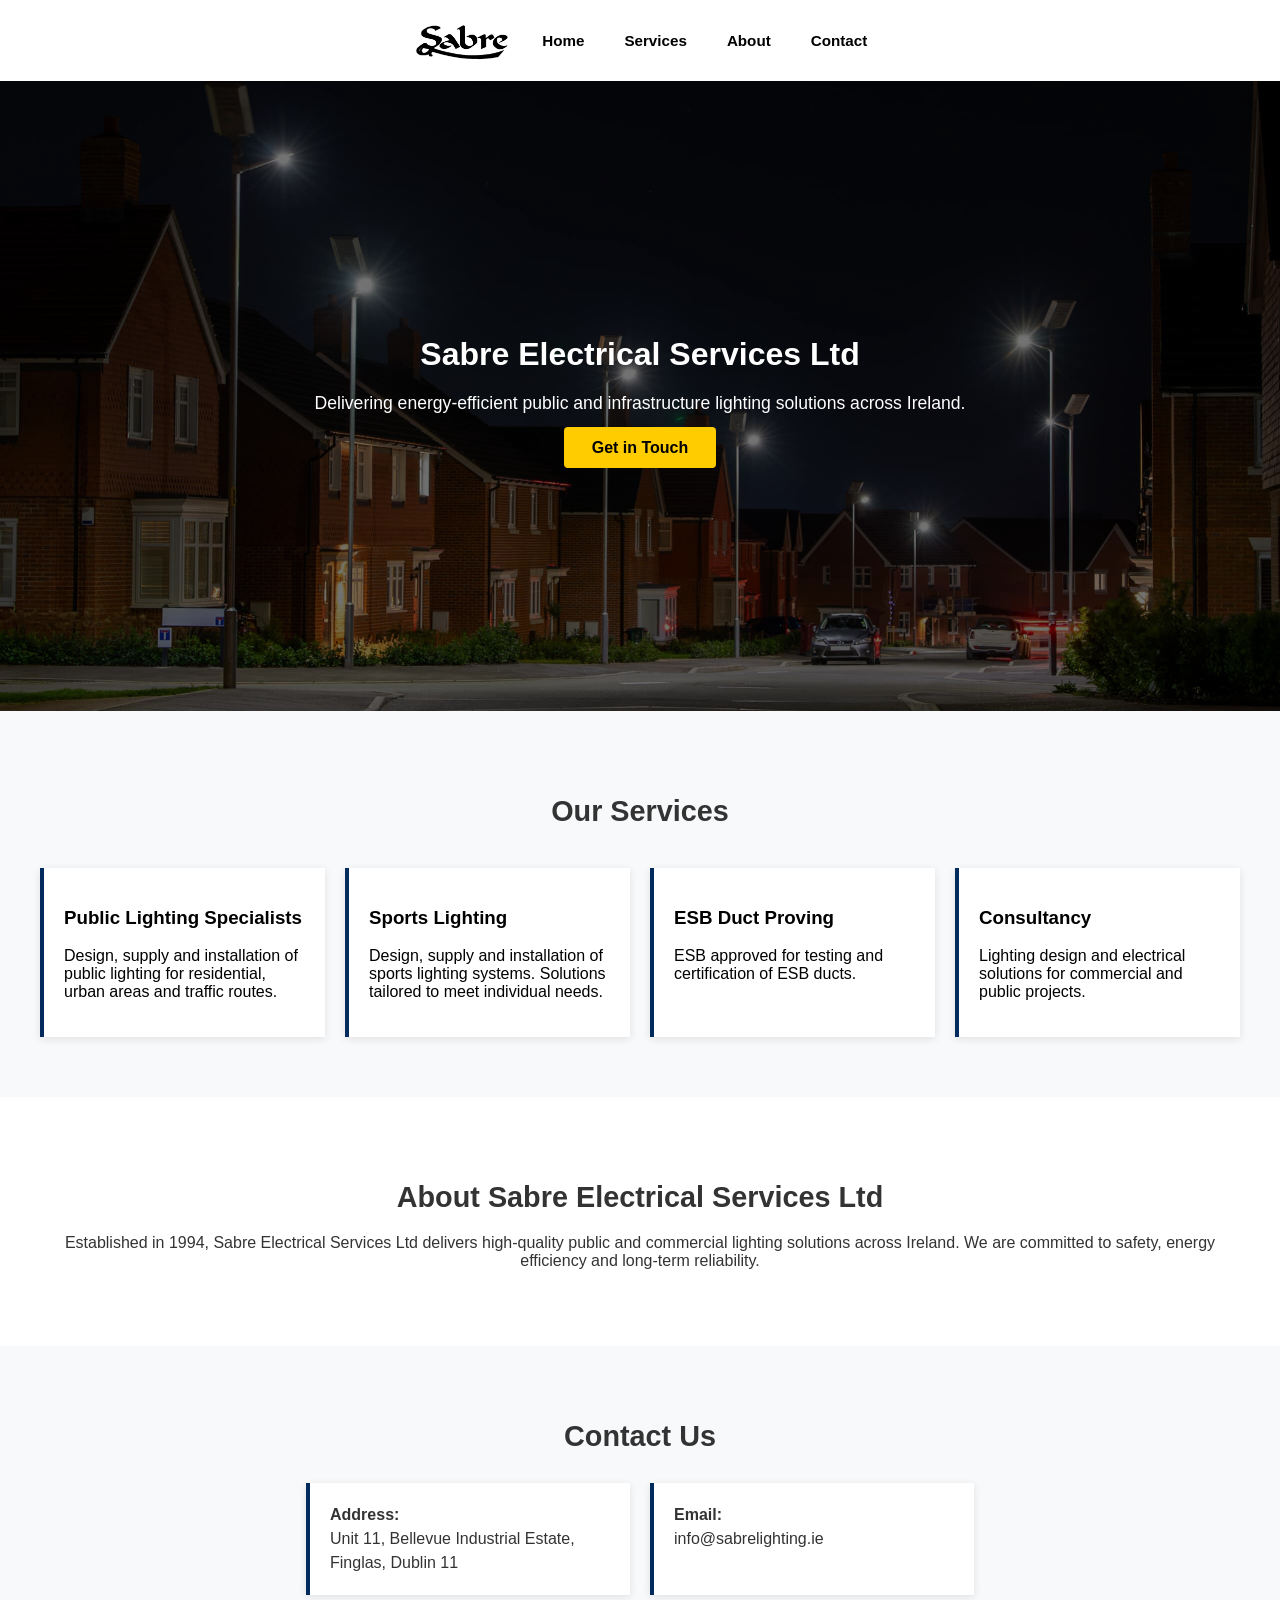
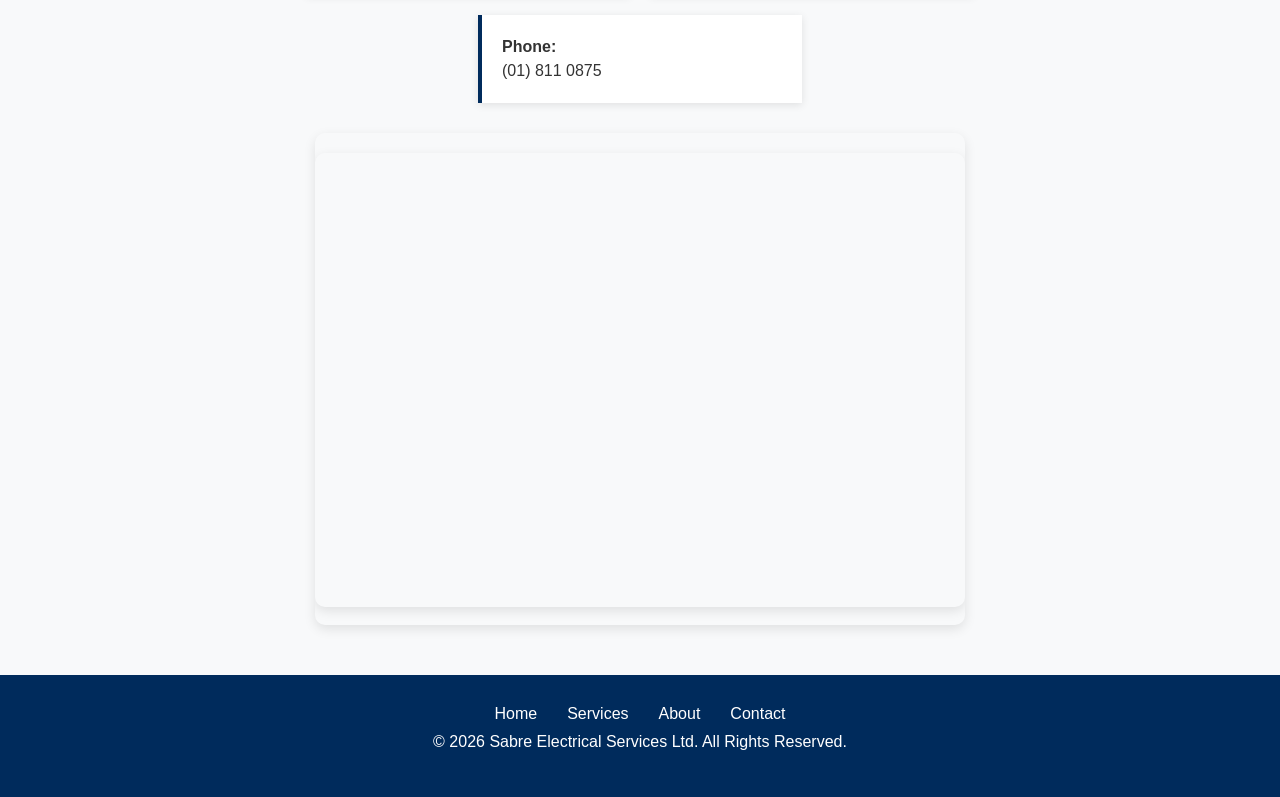
==== commit be9ee604: "Update index.html" ====
--- a/index.html
+++ b/index.html
@@ -105,7 +105,7 @@
     </div>
     <div class="map-container">
 <div class="map-container">
-<iframe src="https://www.google.com/maps/embed?pb=!1m18!1m12!1m3!1d38071.1001358611!2d-6.338462619333755!3d53.38900137947382!2m3!1f0!2f0!3f0!3m2!1i1024!2i768!4f13.1!3m3!1m2!1s0x48670de7db69b7cf%3A0xf329eb32c53cad4d!2sFinglas%20South%2C%20Dublin%2C%20D11%20VN59!5e0!3m2!1sen!2sie!4v1790237415801!5m2!1sen!2sie" width="600" height="450" style="border:0;" allowfullscreen="" loading="lazy" referrerpolicy="strict-origin-when-cross-origin"></iframe>"
+<iframe src="https://www.google.com/maps/embed?pb=!1m18!1m12!1m3!1d38071.1001358611!2d-6.338462619333755!3d53.38900137947382!2m3!1f0!2f0!3f0!3m2!1i1024!2i768!4f13.1!3m3!1m2!1s0x48670de7db69b7cf%3A0xf329eb32c53cad4d!2sFinglas%20South%2C%20Dublin%2C%20D11%20VN59!5e0!3m2!1sen!2sie!4v1790237415801!5m2!1sen!2sie" width="600" height="450" style="border:0;" allowfullscreen="" loading="lazy" referrerpolicy="strict-origin-when-cross-origin"></iframe>
 </div>
  
 </div>
